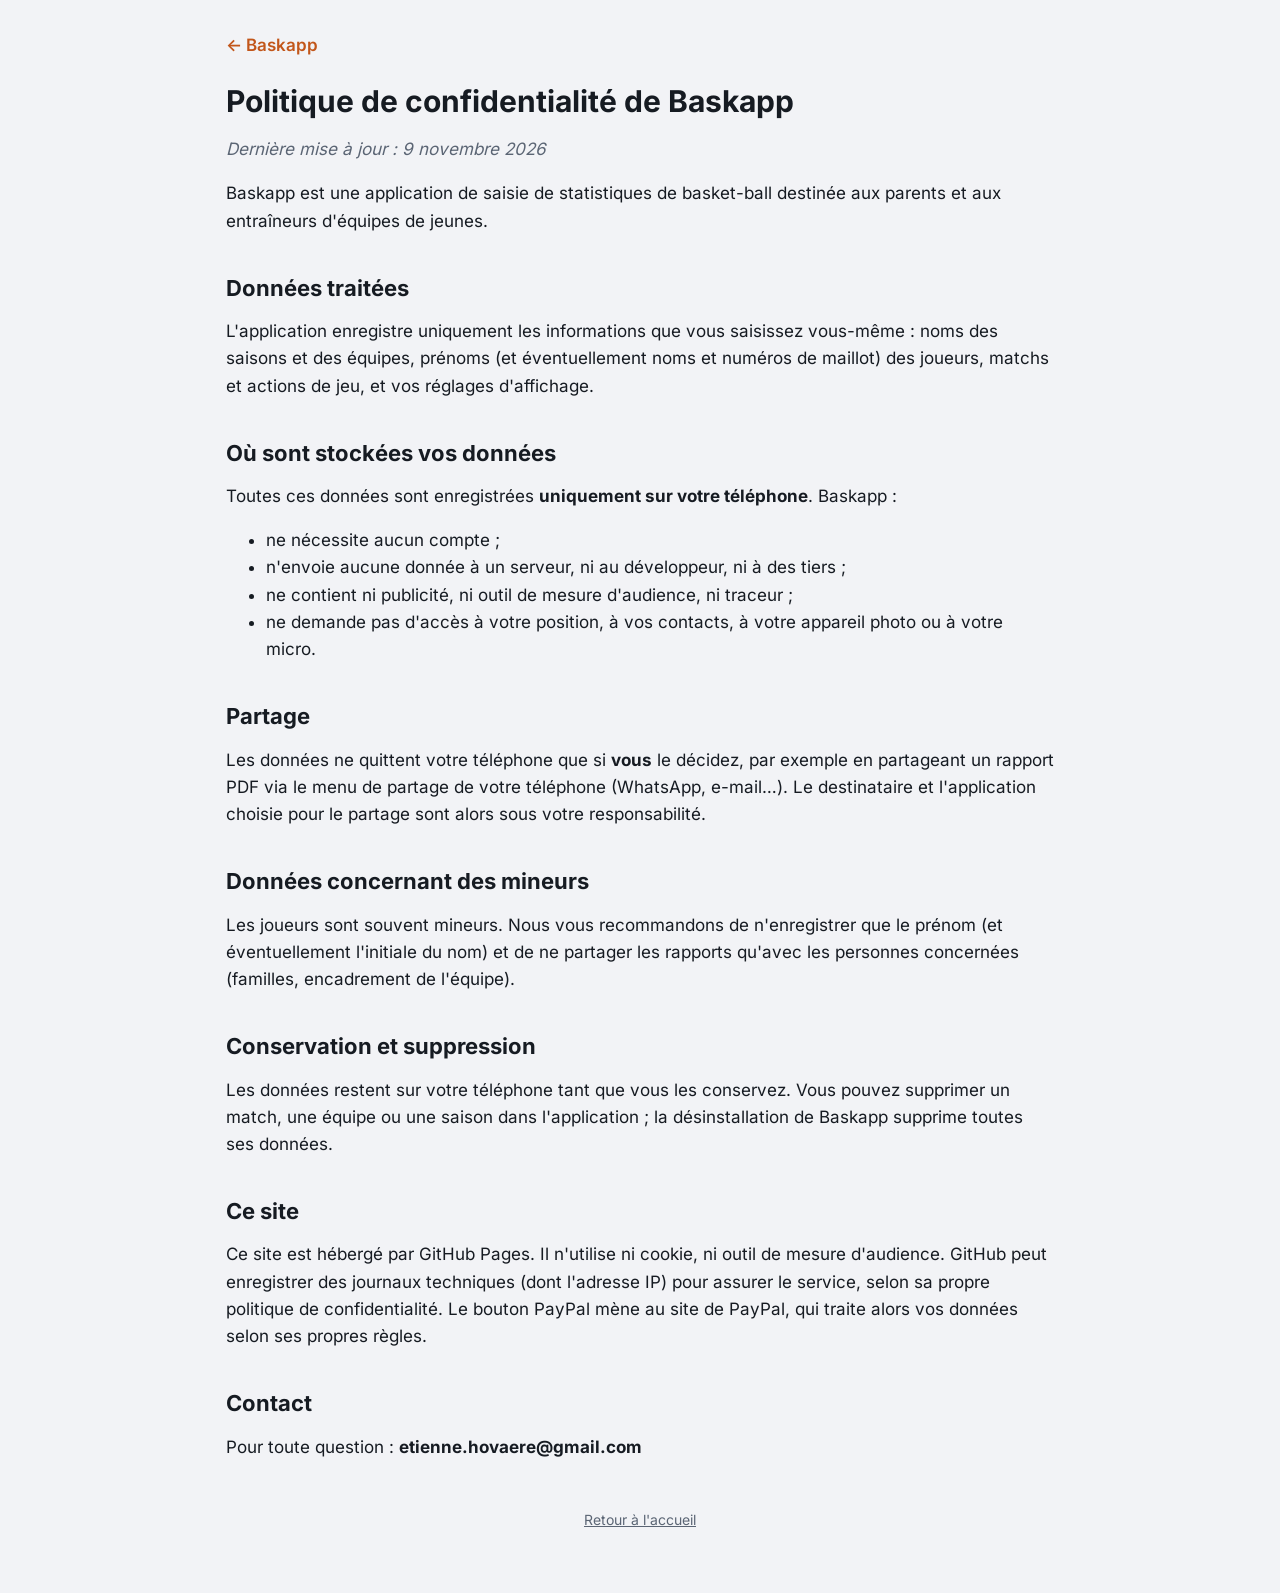
==== confidentialite.html @ 8a9ed199 "Add files via upload" ====
<!doctype html>
<html lang="fr">
<head>
  <meta charset="utf-8">
  <meta name="viewport" content="width=device-width, initial-scale=1">
  <title>Baskapp – Politique de confidentialité</title>
  <link rel="icon" href="img/icon.png">
  <link rel="stylesheet" href="style.css">
</head>
<body>
<main class="doc">
  <a class="back" href="./">← Baskapp</a>
  <!-- Texte identique à docs/politique-de-confidentialite.md du dépôt de l'appli. -->
  <h1>Politique de confidentialité de Baskapp</h1>
  <p class="muted"><em>Dernière mise à jour : 9 novembre 2026</em></p>

  <p>Baskapp est une application de saisie de statistiques de basket-ball destinée aux parents et aux entraîneurs d'équipes de jeunes.</p>

  <h2>Données traitées</h2>
  <p>L'application enregistre uniquement les informations que vous saisissez vous-même : noms des saisons et des équipes, prénoms (et éventuellement noms et numéros de maillot) des joueurs, matchs et actions de jeu, et vos réglages d'affichage.</p>

  <h2>Où sont stockées vos données</h2>
  <p>Toutes ces données sont enregistrées <strong>uniquement sur votre téléphone</strong>. Baskapp :</p>
  <ul>
    <li>ne nécessite aucun compte ;</li>
    <li>n'envoie aucune donnée à un serveur, ni au développeur, ni à des tiers ;</li>
    <li>ne contient ni publicité, ni outil de mesure d'audience, ni traceur ;</li>
    <li>ne demande pas d'accès à votre position, à vos contacts, à votre appareil photo ou à votre micro.</li>
  </ul>

  <h2>Partage</h2>
  <p>Les données ne quittent votre téléphone que si <strong>vous</strong> le décidez, par exemple en partageant un rapport PDF via le menu de partage de votre téléphone (WhatsApp, e-mail…). Le destinataire et l'application choisie pour le partage sont alors sous votre responsabilité.</p>

  <h2>Données concernant des mineurs</h2>
  <p>Les joueurs sont souvent mineurs. Nous vous recommandons de n'enregistrer que le prénom (et éventuellement l'initiale du nom) et de ne partager les rapports qu'avec les personnes concernées (familles, encadrement de l'équipe).</p>

  <h2>Conservation et suppression</h2>
  <p>Les données restent sur votre téléphone tant que vous les conservez. Vous pouvez supprimer un match, une équipe ou une saison dans l'application ; la désinstallation de Baskapp supprime toutes ses données.</p>

  <h2>Ce site</h2>
  <p>Ce site est hébergé par GitHub Pages. Il n'utilise ni cookie, ni outil de mesure d'audience. GitHub peut enregistrer des journaux techniques (dont l'adresse IP) pour assurer le service, selon sa propre politique de confidentialité. Le bouton PayPal mène au site de PayPal, qui traite alors vos données selon ses propres règles.</p>

  <h2>Contact</h2>
  <!-- À remplacer : ton adresse e-mail de contact (celle de la fiche Play Store). -->
  <p>Pour toute question : <strong>etienne.hovaere@gmail.com</strong></p>

  <footer>
    <p><a href="./">Retour à l'accueil</a></p>
  </footer>
</main>
</body>
</html>
---- style.css ----
/* Site de présentation de Baskapp (GitHub Pages). Polices hébergées ici : aucun appel externe. */
@font-face { font-family: Inter; src: url(fonts/Inter-Regular.ttf); font-weight: 400; font-display: swap; }
@font-face { font-family: Inter; src: url(fonts/Inter-SemiBold.ttf); font-weight: 600; font-display: swap; }
@font-face { font-family: Inter; src: url(fonts/Inter-Bold.ttf); font-weight: 700; font-display: swap; }
@font-face { font-family: Barlow; src: url(fonts/BarlowCondensed-Bold.ttf); font-weight: 700; font-display: swap; }

:root {
  --bg: #f2f3f6;
  --panel: #ffffff;
  --line: #cdd3dc;
  --text: #161b22;
  --muted: #5b6574;
  --accent: #ff8a3d;
  --accent-text: #c2561a;
  --on-accent: #1a1206;
  --paypal: #ffc439;
}
@media (prefers-color-scheme: dark) {
  :root {
    --bg: #0f1318;
    --panel: #1a2029;
    --line: #343e4b;
    --text: #f3f5f8;
    --muted: #a3aebd;
    --accent-text: #ff8a3d;
  }
}

* { box-sizing: border-box; }
html { -webkit-text-size-adjust: 100%; }
body {
  margin: 0;
  background: var(--bg);
  color: var(--text);
  font: 400 17px/1.6 Inter, system-ui, sans-serif;
}
main { max-width: 860px; margin: 0 auto; padding: 32px 16px 48px; }
a { color: var(--accent-text); }
h1, h2 { line-height: 1.2; }
h2 { font-size: 22px; margin: 40px 0 12px; }
p, li { color: var(--text); }
.muted { color: var(--muted); }

/* En-tête */
.hero { display: flex; gap: 24px; align-items: center; }
.hero img { width: 112px; height: 112px; border-radius: 26px; flex: none; }
.hero h1 { font: 700 56px/1 Barlow, Inter, sans-serif; margin: 0 0 6px; letter-spacing: 0.5px; }
.hero p { margin: 0; font-size: 19px; }
.tags { display: flex; flex-wrap: wrap; gap: 8px; margin-top: 12px; }
.tag {
  border: 1px solid var(--line);
  background: var(--panel);
  border-radius: 999px;
  padding: 4px 12px;
  font-size: 14px;
  font-weight: 600;
}
.tag.strong { background: var(--accent); border-color: var(--accent); color: var(--on-accent); }

/* Cartes */
.card {
  background: var(--panel);
  border: 1px solid var(--line);
  border-radius: 16px;
  padding: 20px 24px;
}
.points { display: grid; grid-template-columns: repeat(auto-fit, minmax(230px, 1fr)); gap: 12px; }
.points .card h3 { margin: 0 0 6px; font-size: 17px; }
.points .card p { margin: 0; color: var(--muted); font-size: 15px; }

.shots { display: grid; grid-template-columns: repeat(auto-fit, minmax(300px, 1fr)); gap: 12px; }
.shots img { width: 100%; height: auto; border-radius: 12px; border: 1px solid var(--line); display: block; }

/* Remerciement */
.thanks { text-align: center; }
.thanks p { max-width: 560px; margin: 0 auto 18px; }
.btn {
  display: inline-flex;
  align-items: center;
  gap: 10px;
  min-height: 48px;
  padding: 12px 28px;
  border-radius: 999px;
  font-weight: 700;
  font-size: 17px;
  text-decoration: none;
}
.btn-paypal { background: var(--paypal); color: #111; }
.btn-paypal:hover { filter: brightness(0.95); }
.btn-paypal:focus-visible { outline: 3px solid var(--accent); outline-offset: 3px; }

footer { margin-top: 48px; font-size: 14px; color: var(--muted); text-align: center; }
footer a { color: var(--muted); }

/* Pages de texte (confidentialité) */
.doc h1 { font-size: 30px; margin: 24px 0 4px; }
.back { font-weight: 600; text-decoration: none; }

@media (max-width: 560px) {
  .hero { flex-direction: column; text-align: center; }
  .hero img { width: 96px; height: 96px; }
  .hero h1 { font-size: 48px; }
  .tags { justify-content: center; }
  .card { padding: 16px; }
}
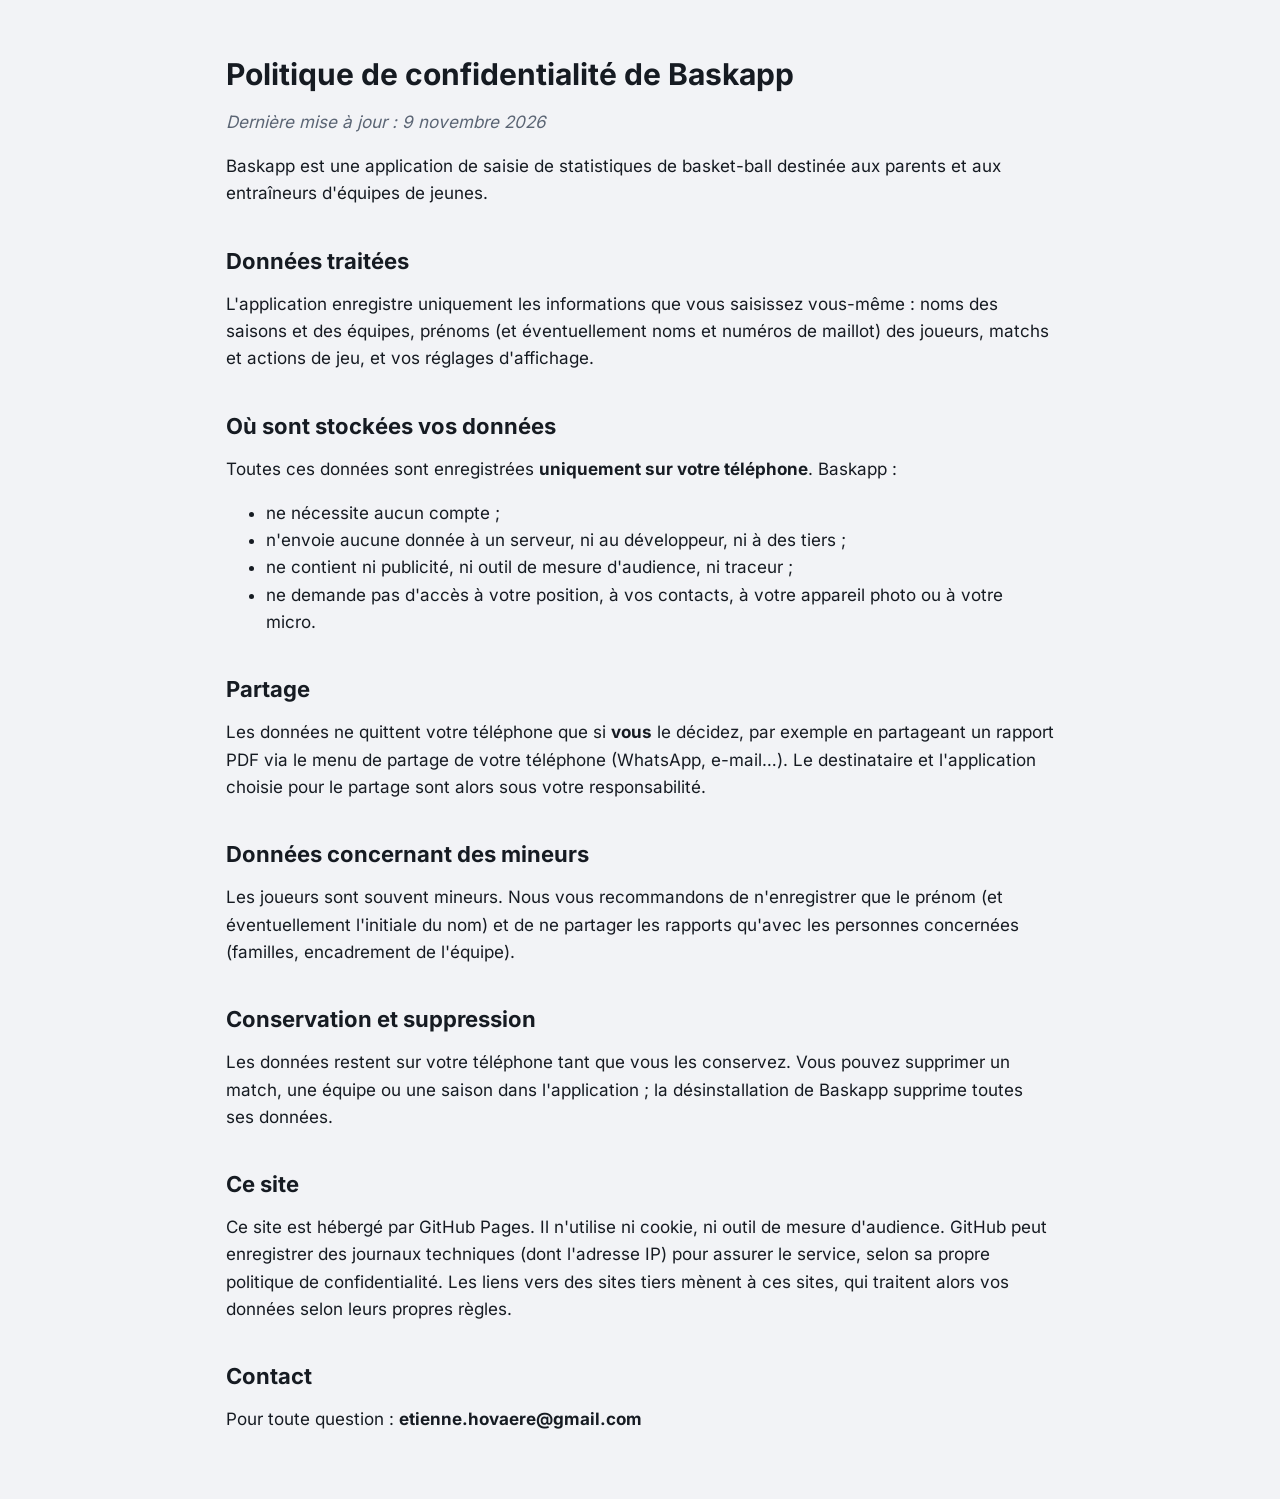
==== commit 42f7e641: "Add files via upload" ====
--- a/confidentialite.html
+++ b/confidentialite.html
@@ -9,8 +9,9 @@
 </head>
 <body>
 <main class="doc">
-  <a class="back" href="./">← Baskapp</a>
-  <!-- Texte identique à docs/politique-de-confidentialite.md du dépôt de l'appli. -->
+  <!-- Texte identique à docs/politique-de-confidentialite.md du dépôt de l'appli.
+       Page liée depuis l'appli : ne pas y mettre de lien vers l'accueil ni vers le don
+       (règles de paiement de Google Play). -->
   <h1>Politique de confidentialité de Baskapp</h1>
   <p class="muted"><em>Dernière mise à jour : 9 novembre 2026</em></p>
 
@@ -38,15 +39,12 @@
   <p>Les données restent sur votre téléphone tant que vous les conservez. Vous pouvez supprimer un match, une équipe ou une saison dans l'application ; la désinstallation de Baskapp supprime toutes ses données.</p>
 
   <h2>Ce site</h2>
-  <p>Ce site est hébergé par GitHub Pages. Il n'utilise ni cookie, ni outil de mesure d'audience. GitHub peut enregistrer des journaux techniques (dont l'adresse IP) pour assurer le service, selon sa propre politique de confidentialité. Le bouton PayPal mène au site de PayPal, qui traite alors vos données selon ses propres règles.</p>
+  <p>Ce site est hébergé par GitHub Pages. Il n'utilise ni cookie, ni outil de mesure d'audience. GitHub peut enregistrer des journaux techniques (dont l'adresse IP) pour assurer le service, selon sa propre politique de confidentialité. Les liens vers des sites tiers mènent à ces sites, qui traitent alors vos données selon leurs propres règles.</p>
 
   <h2>Contact</h2>
   <!-- À remplacer : ton adresse e-mail de contact (celle de la fiche Play Store). -->
   <p>Pour toute question : <strong>etienne.hovaere@gmail.com</strong></p>
 
-  <footer>
-    <p><a href="./">Retour à l'accueil</a></p>
-  </footer>
 </main>
 </body>
 </html>
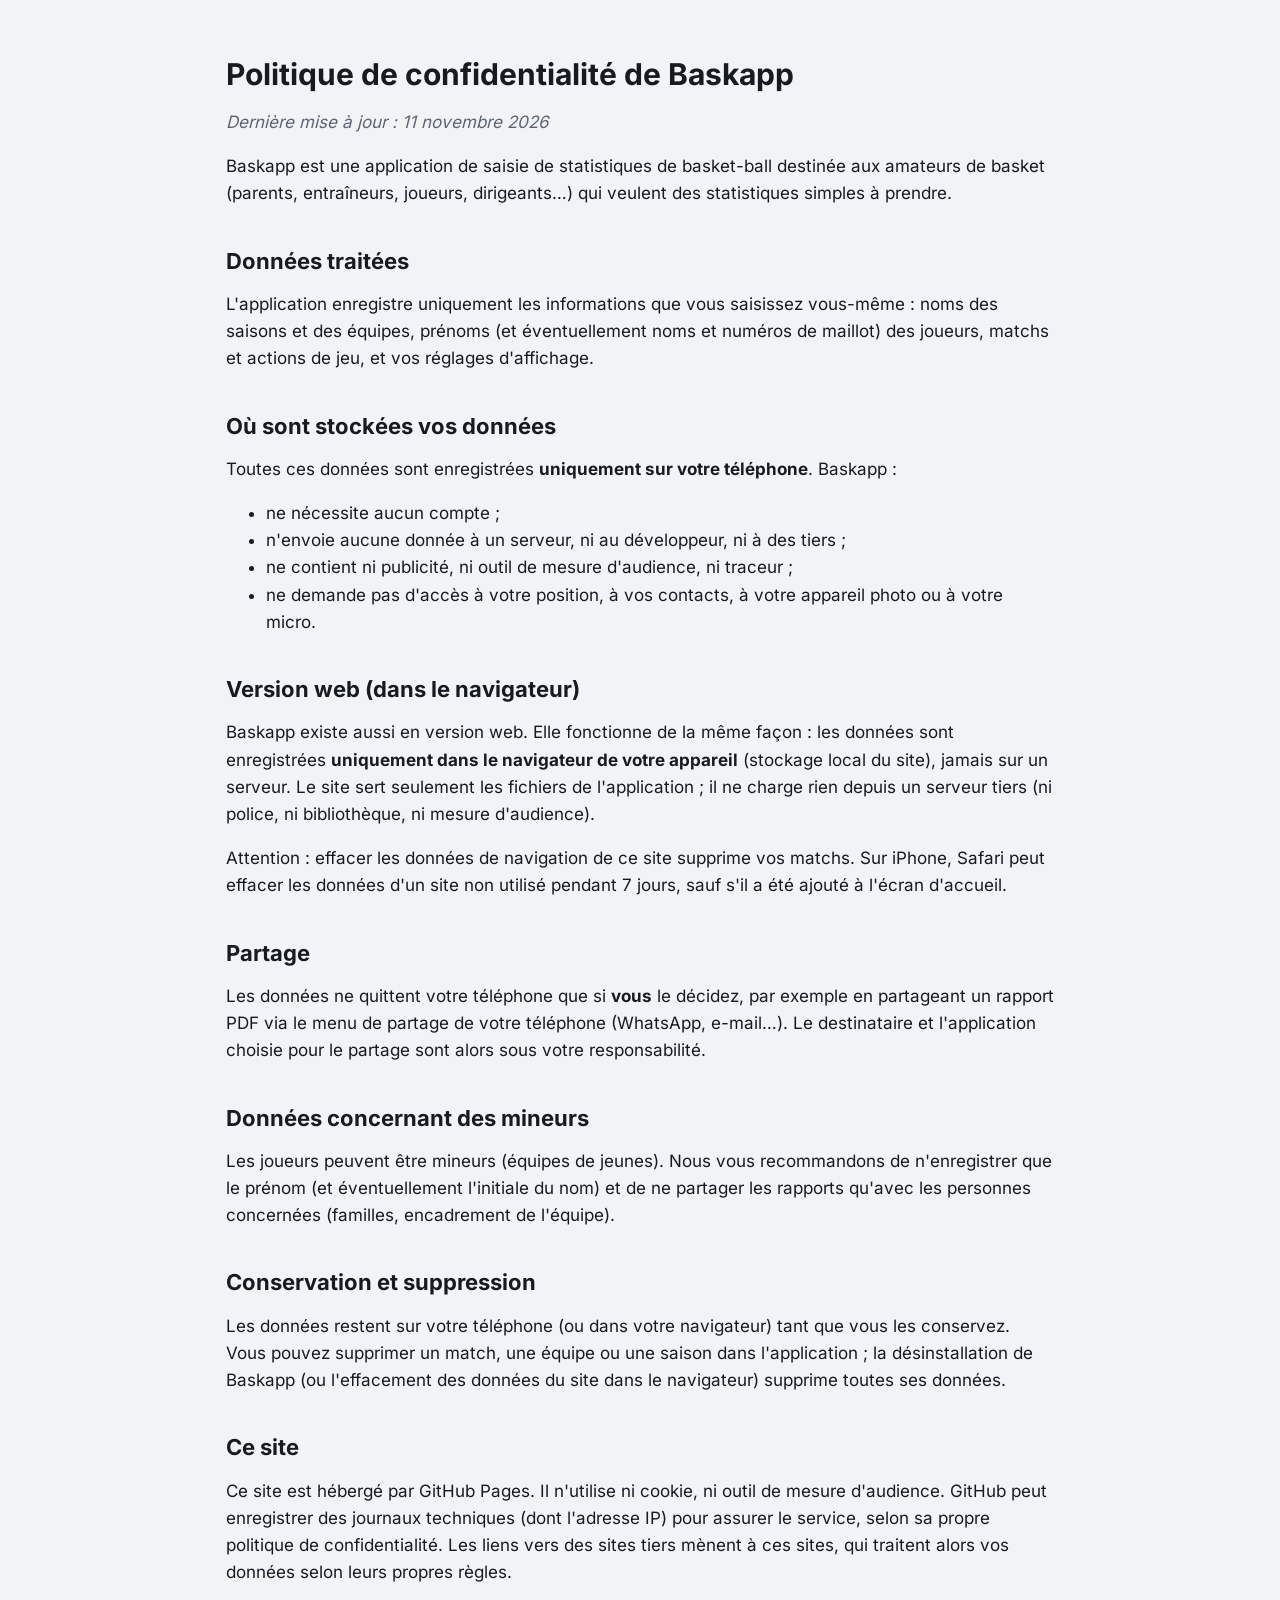
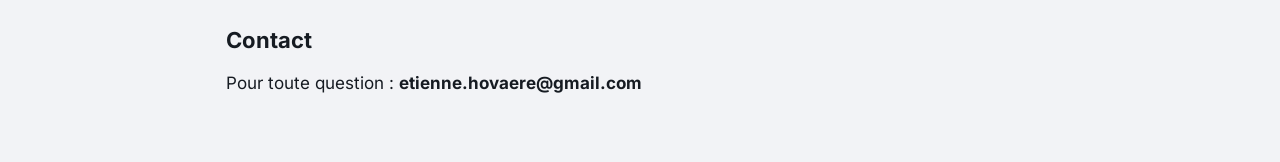
==== commit 9de94202: "web application" ====
--- a/confidentialite.html
+++ b/confidentialite.html
@@ -13,9 +13,9 @@
        Page liée depuis l'appli : ne pas y mettre de lien vers l'accueil ni vers le don
        (règles de paiement de Google Play). -->
   <h1>Politique de confidentialité de Baskapp</h1>
-  <p class="muted"><em>Dernière mise à jour : 9 novembre 2026</em></p>
+  <p class="muted"><em>Dernière mise à jour : 11 novembre 2026</em></p>
 
-  <p>Baskapp est une application de saisie de statistiques de basket-ball destinée aux parents et aux entraîneurs d'équipes de jeunes.</p>
+  <p>Baskapp est une application de saisie de statistiques de basket-ball destinée aux amateurs de basket (parents, entraîneurs, joueurs, dirigeants…) qui veulent des statistiques simples à prendre.</p>
 
   <h2>Données traitées</h2>
   <p>L'application enregistre uniquement les informations que vous saisissez vous-même : noms des saisons et des équipes, prénoms (et éventuellement noms et numéros de maillot) des joueurs, matchs et actions de jeu, et vos réglages d'affichage.</p>
@@ -29,14 +29,18 @@
     <li>ne demande pas d'accès à votre position, à vos contacts, à votre appareil photo ou à votre micro.</li>
   </ul>
 
+  <h2>Version web (dans le navigateur)</h2>
+  <p>Baskapp existe aussi en version web. Elle fonctionne de la même façon : les données sont enregistrées <strong>uniquement dans le navigateur de votre appareil</strong> (stockage local du site), jamais sur un serveur. Le site sert seulement les fichiers de l'application ; il ne charge rien depuis un serveur tiers (ni police, ni bibliothèque, ni mesure d'audience).</p>
+  <p>Attention : effacer les données de navigation de ce site supprime vos matchs. Sur iPhone, Safari peut effacer les données d'un site non utilisé pendant 7 jours, sauf s'il a été ajouté à l'écran d'accueil.</p>
+
   <h2>Partage</h2>
   <p>Les données ne quittent votre téléphone que si <strong>vous</strong> le décidez, par exemple en partageant un rapport PDF via le menu de partage de votre téléphone (WhatsApp, e-mail…). Le destinataire et l'application choisie pour le partage sont alors sous votre responsabilité.</p>
 
   <h2>Données concernant des mineurs</h2>
-  <p>Les joueurs sont souvent mineurs. Nous vous recommandons de n'enregistrer que le prénom (et éventuellement l'initiale du nom) et de ne partager les rapports qu'avec les personnes concernées (familles, encadrement de l'équipe).</p>
+  <p>Les joueurs peuvent être mineurs (équipes de jeunes). Nous vous recommandons de n'enregistrer que le prénom (et éventuellement l'initiale du nom) et de ne partager les rapports qu'avec les personnes concernées (familles, encadrement de l'équipe).</p>
 
   <h2>Conservation et suppression</h2>
-  <p>Les données restent sur votre téléphone tant que vous les conservez. Vous pouvez supprimer un match, une équipe ou une saison dans l'application ; la désinstallation de Baskapp supprime toutes ses données.</p>
+  <p>Les données restent sur votre téléphone (ou dans votre navigateur) tant que vous les conservez. Vous pouvez supprimer un match, une équipe ou une saison dans l'application ; la désinstallation de Baskapp (ou l'effacement des données du site dans le navigateur) supprime toutes ses données.</p>
 
   <h2>Ce site</h2>
   <p>Ce site est hébergé par GitHub Pages. Il n'utilise ni cookie, ni outil de mesure d'audience. GitHub peut enregistrer des journaux techniques (dont l'adresse IP) pour assurer le service, selon sa propre politique de confidentialité. Les liens vers des sites tiers mènent à ces sites, qui traitent alors vos données selon leurs propres règles.</p>
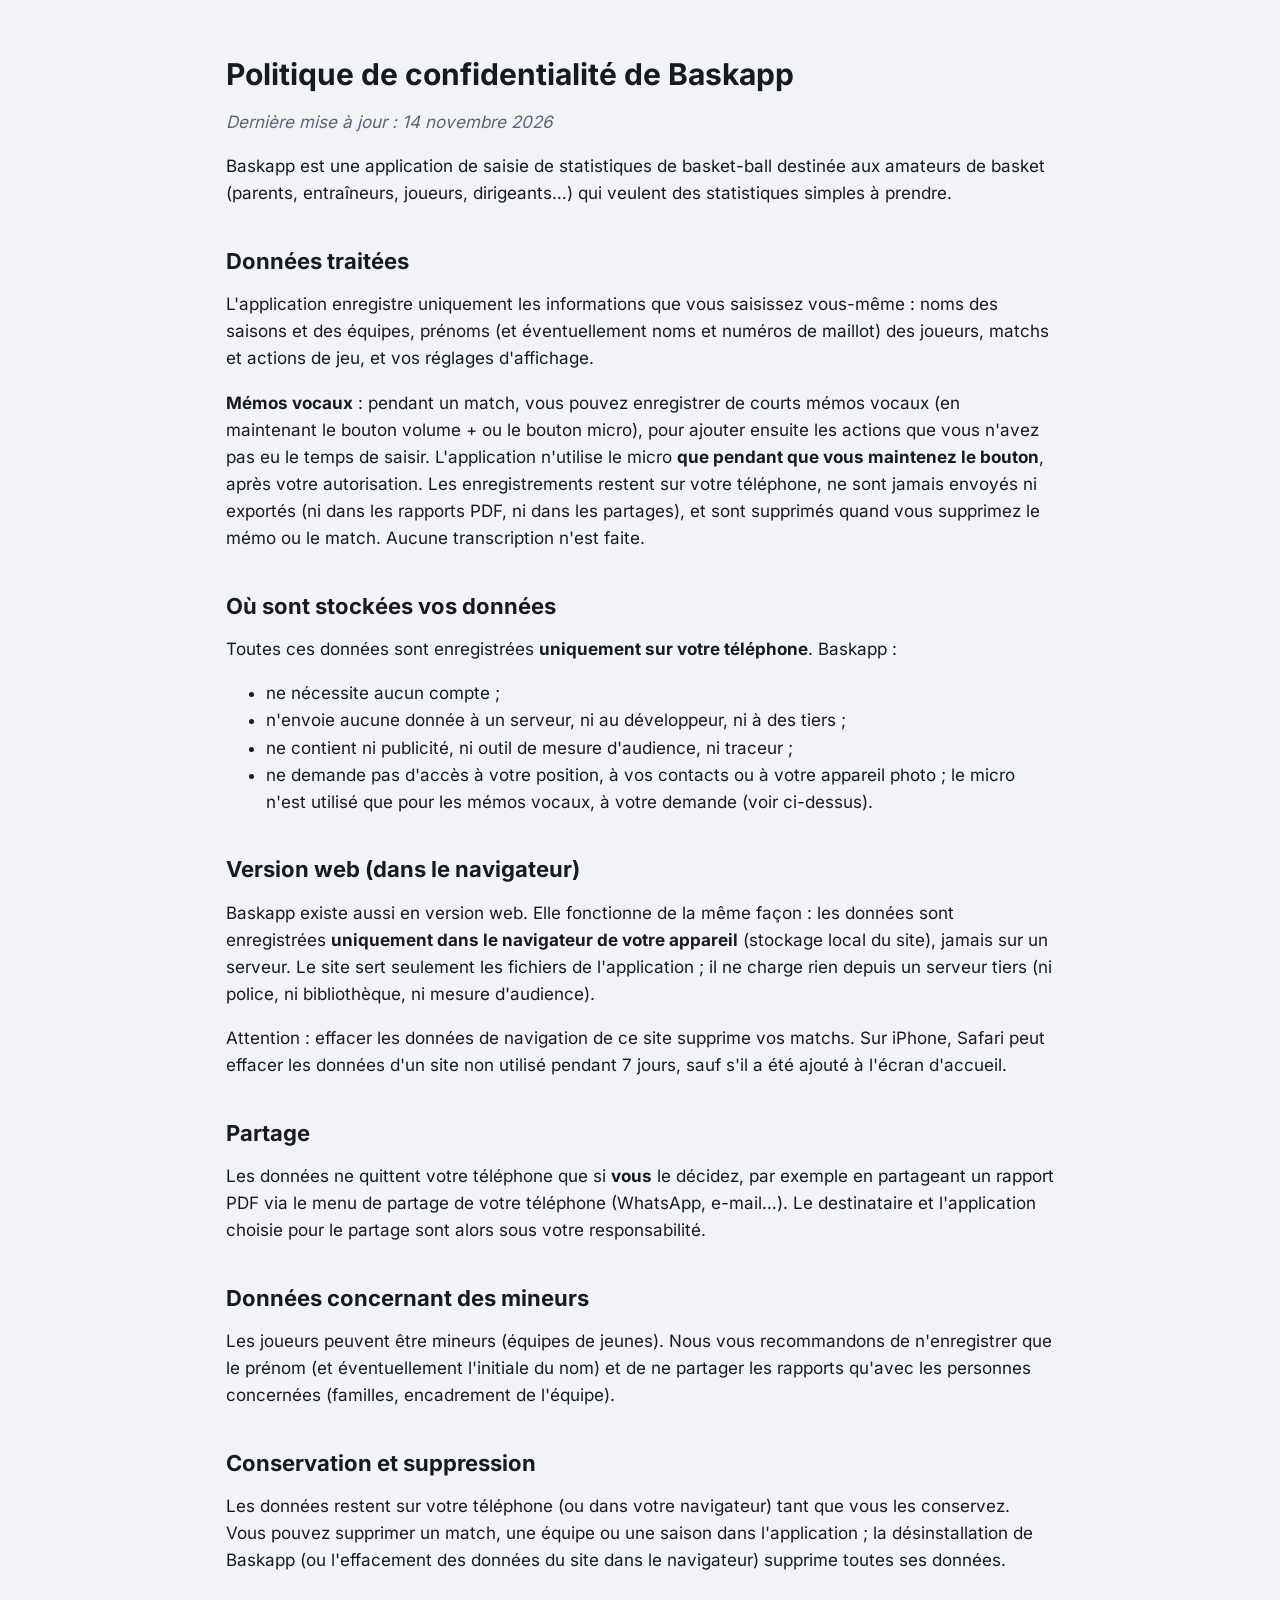
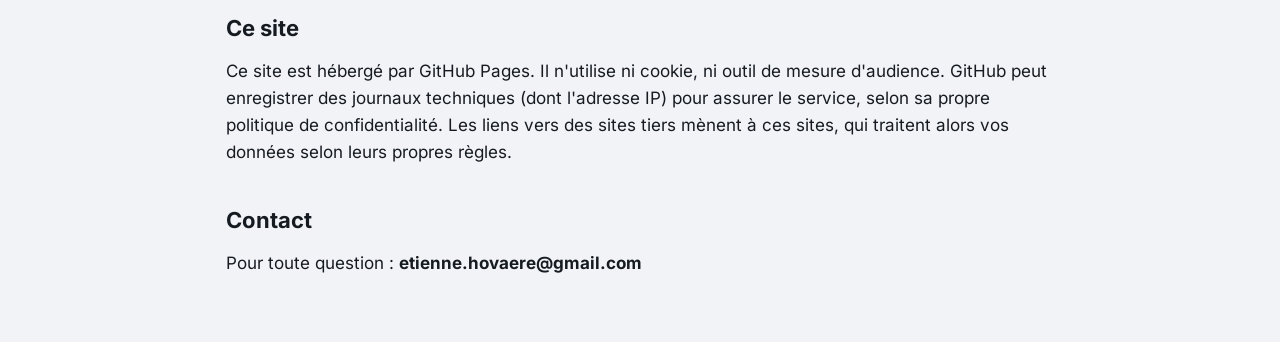
==== commit b317aebb: "Add files via upload" ====
--- a/confidentialite.html
+++ b/confidentialite.html
@@ -13,12 +13,13 @@
        Page liée depuis l'appli : ne pas y mettre de lien vers l'accueil ni vers le don
        (règles de paiement de Google Play). -->
   <h1>Politique de confidentialité de Baskapp</h1>
-  <p class="muted"><em>Dernière mise à jour : 11 novembre 2026</em></p>
+  <p class="muted"><em>Dernière mise à jour : 14 novembre 2026</em></p>
 
   <p>Baskapp est une application de saisie de statistiques de basket-ball destinée aux amateurs de basket (parents, entraîneurs, joueurs, dirigeants…) qui veulent des statistiques simples à prendre.</p>
 
   <h2>Données traitées</h2>
   <p>L'application enregistre uniquement les informations que vous saisissez vous-même : noms des saisons et des équipes, prénoms (et éventuellement noms et numéros de maillot) des joueurs, matchs et actions de jeu, et vos réglages d'affichage.</p>
+  <p><strong>Mémos vocaux</strong> : pendant un match, vous pouvez enregistrer de courts mémos vocaux (en maintenant le bouton volume + ou le bouton micro), pour ajouter ensuite les actions que vous n'avez pas eu le temps de saisir. L'application n'utilise le micro <strong>que pendant que vous maintenez le bouton</strong>, après votre autorisation. Les enregistrements restent sur votre téléphone, ne sont jamais envoyés ni exportés (ni dans les rapports PDF, ni dans les partages), et sont supprimés quand vous supprimez le mémo ou le match. Aucune transcription n'est faite.</p>
 
   <h2>Où sont stockées vos données</h2>
   <p>Toutes ces données sont enregistrées <strong>uniquement sur votre téléphone</strong>. Baskapp :</p>
@@ -26,7 +27,7 @@
     <li>ne nécessite aucun compte ;</li>
     <li>n'envoie aucune donnée à un serveur, ni au développeur, ni à des tiers ;</li>
     <li>ne contient ni publicité, ni outil de mesure d'audience, ni traceur ;</li>
-    <li>ne demande pas d'accès à votre position, à vos contacts, à votre appareil photo ou à votre micro.</li>
+    <li>ne demande pas d'accès à votre position, à vos contacts ou à votre appareil photo ; le micro n'est utilisé que pour les mémos vocaux, à votre demande (voir ci-dessus).</li>
   </ul>
 
   <h2>Version web (dans le navigateur)</h2>
